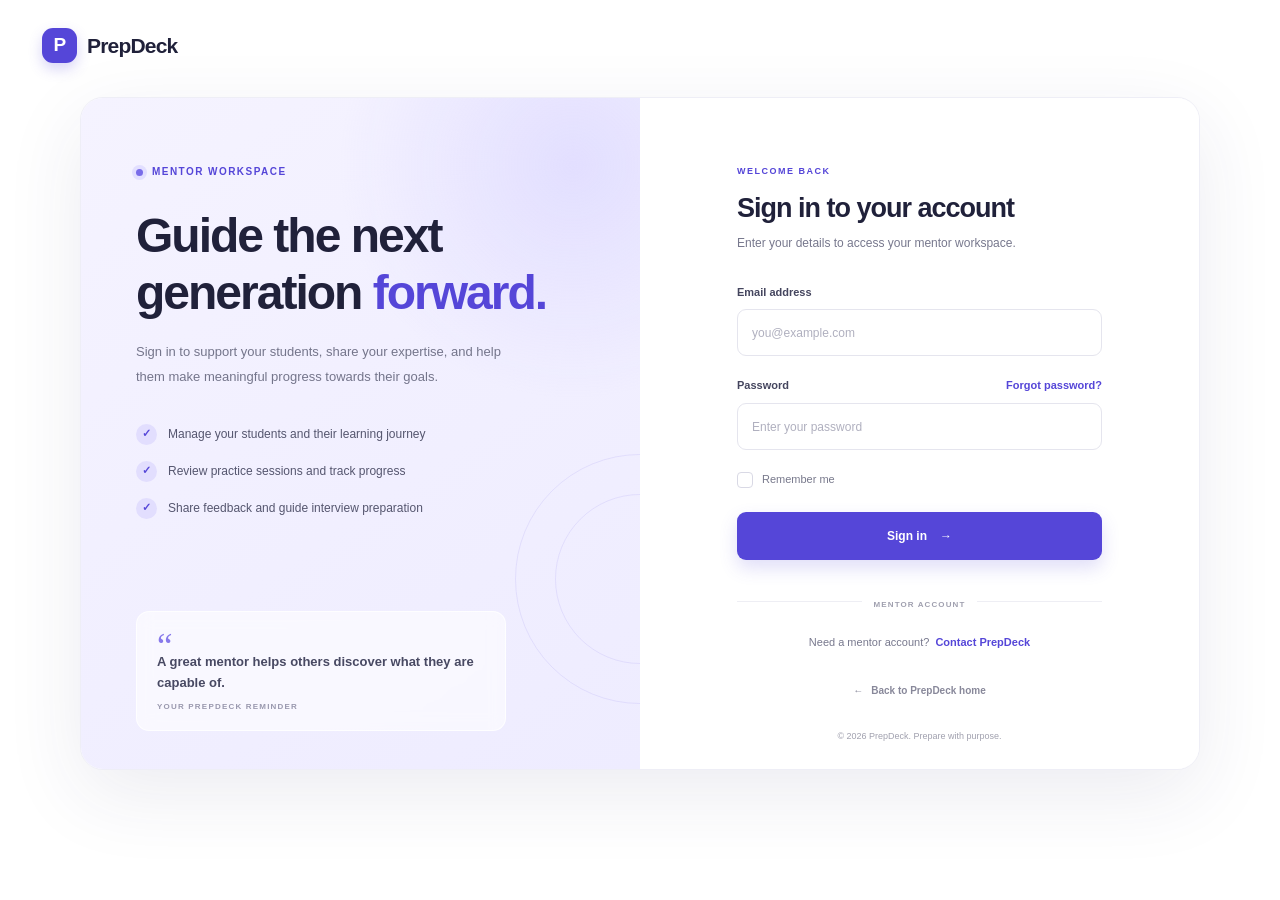
==== mentor-login.html @ 36b1e443 "index.html, student and mentor login" ====
<!DOCTYPE html>
<html lang="en">

<head>
    <meta charset="UTF-8">
    <meta name="viewport" content="width=device-width, initial-scale=1.0">
    <meta name="description" content="Sign in to your PrepDeck mentor account.">
    <title>Mentor Login | PrepDeck</title>
    <link rel="stylesheet" href="css/mentor-login.css">
</head>

<body>
    <main class="login-page">
        <a class="brand" href="../index.html" aria-label="PrepDeck home">
            <span class="brand-mark">P</span>
            <span>PrepDeck</span>
        </a>

        <section class="login-layout" aria-labelledby="login-title">
            <div class="welcome-panel">
                <div class="welcome-content">
                    <span class="eyebrow"><span class="eyebrow-dot"></span> MENTOR WORKSPACE</span>
                    <h1>Guide the next<br>generation <span>forward.</span></h1>
                    <p class="welcome-description">
                        Sign in to support your students, share your expertise,
                        and help them make meaningful progress towards their goals.
                    </p>

                    <div class="welcome-points">
                        <div class="welcome-point">
                            <span class="point-icon">✓</span>
                            <span>Manage your students and their learning journey</span>
                        </div>
                        <div class="welcome-point">
                            <span class="point-icon">✓</span>
                            <span>Review practice sessions and track progress</span>
                        </div>
                        <div class="welcome-point">
                            <span class="point-icon">✓</span>
                            <span>Share feedback and guide interview preparation</span>
                        </div>
                    </div>
                </div>

                <div class="quote-card">
                    <span class="quote-mark">“</span>
                    <p>A great mentor helps others discover what they are capable of.</p>
                    <span class="quote-caption">YOUR PREPDECK REMINDER</span>
                </div>
                <div class="decor decor-one"></div>
                <div class="decor decor-two"></div>
            </div>

            <div class="form-panel">
                <div class="form-container">
                    <a class="mobile-brand brand" href="../index.html">
                        <span class="brand-mark">P</span>
                        <span>PrepDeck</span>
                    </a>

                    <div class="form-heading">
                        <span class="form-label">WELCOME BACK</span>
                        <h2 id="login-title">Sign in to your account</h2>
                        <p>Enter your details to access your mentor workspace.</p>
                    </div>

                    <!-- UI only: connect this form to authentication with JavaScript later. -->
                    <form class="login-form" action="#" method="post">
                        <div class="field-group">
                            <label for="email">Email address</label>
                            <input type="email" id="email" name="email" placeholder="you@example.com"
                                autocomplete="email" required>
                        </div>

                        <div class="field-group">
                            <div class="label-row">
                                <label for="password">Password</label>
                                <a href="#" class="text-link">Forgot password?</a>
                            </div>
                            <input type="password" id="password" name="password" placeholder="Enter your password"
                                autocomplete="current-password" required>
                        </div>

                        <label class="remember-option">
                            <input type="checkbox" name="remember">
                            <span class="custom-checkbox"></span>
                            <span>Remember me</span>
                        </label>

                        <button class="submit-button" type="submit">
                            Sign in <span aria-hidden="true">→</span>
                        </button>
                    </form>

                    <div class="form-divider"><span>MENTOR ACCOUNT</span></div>

                    <p class="signup-prompt">
                        Need a mentor account?
                        <a href="#" class="text-link">Contact PrepDeck</a>
                    </p>

                    <a class="back-link" href="../index.html">
                        <span aria-hidden="true">←</span> Back to PrepDeck home
                    </a>
                </div>
                <p class="form-footer">© 2026 PrepDeck. Prepare with purpose.</p>
            </div>
        </section>
    </main>
</body>

</html>
---- css/mentor-login.css ----
/* =========================================
   PrepDeck - Mentor Login
   Uses the same indigo theme as styles.css
   ========================================= */

:root {
    --primary: #5546d8;
    --primary-dark: #4032b8;
    --ink: #20213a;
    --muted: #77788d;
    --border: #e8e8f1;
    --surface: #ffffff;
    --soft-bg: #f8f7ff;
}

* {
    box-sizing: border-box;
    margin: 0;
    padding: 0;
}

body {
    min-width: 320px;
    min-height: 100vh;
    background: #fff;
    color: var(--ink);
    font-family: 'DM Sans', sans-serif;
    font-family: 'DM Sans', 'Segoe UI', sans-serif;
    line-height: 1.6;
}

a {
    color: inherit;
    text-decoration: none;
}

.login-page {
    width: min(1440px, 100%);
    min-height: 100vh;
    margin: 0 auto;
    padding: 28px 42px;
    display: flex;
    flex-direction: column;
}

.brand {
    width: fit-content;
    display: inline-flex;
    align-items: center;
    gap: 10px;
    font-family: 'Manrope', 'Segoe UI', sans-serif;
    font-size: 21px;
    font-weight: 800;
    letter-spacing: -0.8px;
}

.brand-mark {
    width: 35px;
    height: 35px;
    display: grid;
    place-items: center;
    border-radius: 11px;
    background: var(--primary);
    color: white;
    font-size: 19px;
    box-shadow: 0 6px 14px rgba(85, 70, 216, 0.23);
}

.login-layout {
    width: min(1120px, 100%);
    min-height: 650px;
    margin: 34px auto 0;
    display: grid;
    grid-template-columns: 1fr 1fr;
    overflow: hidden;
    border: 1px solid #eeeeF6;
    border-radius: 23px;
    background: var(--surface);
    box-shadow: 0 24px 80px rgba(44, 39, 105, 0.09);
}

/* Left welcome panel */
.welcome-panel {
    position: relative;
    min-height: 650px;
    padding: 66px 55px 38px;
    display: flex;
    flex-direction: column;
    justify-content: space-between;
    overflow: hidden;
    background:
        radial-gradient(circle at 88% 10%, rgba(190, 183, 255, 0.30), transparent 30%),
        linear-gradient(145deg, #f5f3ff 0%, #eeecff 100%);
}

.welcome-content,
.quote-card {
    position: relative;
    z-index: 1;
}

.eyebrow {
    display: flex;
    align-items: center;
    gap: 9px;
    color: var(--primary);
    font-size: 10px;
    font-weight: 700;
    letter-spacing: 1.45px;
}

.eyebrow-dot {
    width: 7px;
    height: 7px;
    border-radius: 50%;
    background: #796ce9;
    box-shadow: 0 0 0 4px #e2dfff;
}

.welcome-panel h1 {
    margin-top: 28px;
    font-family: 'Manrope', 'Segoe UI', sans-serif;
    font-size: clamp(35px, 4vw, 48px);
    font-weight: 800;
    letter-spacing: -2px;
    line-height: 1.18;
}

.welcome-panel h1 span {
    color: var(--primary);
}

.welcome-description {
    max-width: 390px;
    margin-top: 19px;
    color: #74758b;
    font-size: 13px;
    line-height: 1.9;
}

.welcome-points {
    margin-top: 34px;
    display: grid;
    gap: 16px;
}

.welcome-point {
    display: flex;
    align-items: center;
    gap: 11px;
    color: #55566f;
    font-size: 12px;
    font-weight: 500;
}

.point-icon {
    width: 21px;
    height: 21px;
    flex: 0 0 21px;
    display: grid;
    place-items: center;
    border-radius: 50%;
    background: #e2defe;
    color: var(--primary);
    font-size: 11px;
    font-weight: 800;
}

.quote-card {
    max-width: 370px;
    margin-top: 45px;
    padding: 17px 20px 16px;
    border: 1px solid rgba(255, 255, 255, 0.8);
    border-radius: 13px;
    background: rgba(255, 255, 255, 0.58);
    backdrop-filter: blur(8px);
}

.quote-mark {
    display: block;
    height: 23px;
    color: #8779eb;
    font-family: Georgia, serif;
    font-size: 35px;
    line-height: 1;
}

.quote-card p {
    color: #484963;
    font-family: 'Manrope', 'Segoe UI', sans-serif;
    font-size: 13px;
    font-weight: 700;
}

.quote-caption {
    display: block;
    margin-top: 8px;
    color: #9998ae;
    font-size: 8px;
    font-weight: 700;
    letter-spacing: 1.2px;
}

.decor {
    position: absolute;
    border: 1px solid rgba(115, 99, 224, 0.12);
    border-radius: 50%;
    pointer-events: none;
}

.decor-one {
    width: 250px;
    height: 250px;
    right: -125px;
    bottom: 65px;
}

.decor-two {
    width: 170px;
    height: 170px;
    right: -85px;
    bottom: 105px;
}

/* Right login form */
.form-panel {
    min-width: 0;
    padding: 58px 58px 26px;
    display: flex;
    flex-direction: column;
    justify-content: center;
    background: #fff;
}

.form-container {
    width: 100%;
    max-width: 365px;
    margin: auto;
}

.mobile-brand {
    display: none;
}

.form-heading {
    margin-bottom: 31px;
}

.form-label {
    color: var(--primary);
    font-size: 9px;
    font-weight: 700;
    letter-spacing: 1.5px;
}

.form-heading h2 {
    margin-top: 9px;
    font-family: 'Manrope', 'Segoe UI', sans-serif;
    font-size: 27px;
    font-weight: 800;
    letter-spacing: -1px;
    line-height: 1.3;
}

.form-heading p {
    margin-top: 8px;
    color: var(--muted);
    font-size: 12px;
}

.login-form {
    display: grid;
    gap: 21px;
}

.field-group {
    display: grid;
    gap: 8px;
}

.field-group label {
    color: #44455e;
    font-size: 11px;
    font-weight: 700;
}

.label-row {
    display: flex;
    align-items: center;
    justify-content: space-between;
    gap: 10px;
}

.text-link {
    color: var(--primary);
    font-size: 11px;
    font-weight: 700;
}

.text-link:hover {
    color: var(--primary-dark);
    text-decoration: underline;
}

.field-group input {
    width: 100%;
    height: 47px;
    padding: 0 14px;
    outline: none;
    border: 1px solid #e5e5ee;
    border-radius: 9px;
    background: #fff;
    color: var(--ink);
    font: inherit;
    font-size: 12px;
    transition: border-color 0.2s ease, box-shadow 0.2s ease;
}

.field-group input::placeholder {
    color: #b0b0bf;
}

.field-group input:focus {
    border-color: #8c81eb;
    box-shadow: 0 0 0 3px rgba(85, 70, 216, 0.10);
}

.remember-option {
    width: fit-content;
    display: inline-flex;
    align-items: center;
    gap: 9px;
    color: #77788b;
    cursor: pointer;
    font-size: 11px;
}

.remember-option input {
    position: absolute;
    width: 1px;
    height: 1px;
    opacity: 0;
}

.custom-checkbox {
    width: 16px;
    height: 16px;
    display: grid;
    place-items: center;
    border: 1px solid #d9d9e5;
    border-radius: 4px;
    background: #fff;
}

.remember-option input:checked + .custom-checkbox {
    border-color: var(--primary);
    background: var(--primary);
}

.remember-option input:checked + .custom-checkbox::after {
    content: '✓';
    color: #fff;
    font-size: 10px;
    font-weight: 700;
}

.remember-option input:focus-visible + .custom-checkbox {
    outline: 3px solid rgba(85, 70, 216, 0.18);
}

.submit-button {
    width: 100%;
    height: 48px;
    margin-top: 2px;
    padding: 0 17px;
    display: flex;
    align-items: center;
    justify-content: center;
    gap: 13px;
    border: 0;
    border-radius: 9px;
    background: var(--primary);
    color: #fff;
    cursor: pointer;
    font-family: inherit;
    font-size: 12px;
    font-weight: 700;
    box-shadow: 0 8px 18px rgba(85, 70, 216, 0.18);
    transition: background 0.2s ease, transform 0.2s ease;
}

.submit-button:hover {
    transform: translateY(-1px);
    background: var(--primary-dark);
}

.submit-button:focus-visible {
    outline: 3px solid rgba(85, 70, 216, 0.25);
    outline-offset: 3px;
}

.form-divider {
    position: relative;
    margin: 29px 0 20px;
    text-align: center;
}

.form-divider::before {
    position: absolute;
    top: 50%;
    right: 0;
    left: 0;
    height: 1px;
    background: #eeeeF4;
    content: '';
}

.form-divider span {
    position: relative;
    padding: 0 12px;
    background: #fff;
    color: #a0a0af;
    font-size: 8px;
    font-weight: 700;
    letter-spacing: 1.1px;
}

.signup-prompt {
    color: var(--muted);
    text-align: center;
    font-size: 11px;
}

.signup-prompt .text-link {
    margin-left: 3px;
}

.back-link {
    width: fit-content;
    margin: 31px auto 0;
    display: flex;
    align-items: center;
    gap: 8px;
    color: #88889a;
    font-size: 10px;
    font-weight: 600;
}

.back-link:hover {
    color: var(--primary);
}

.form-footer {
    margin-top: 30px;
    color: #a0a0ae;
    text-align: center;
    font-size: 9px;
}

/* Responsive layout */
@media (max-width: 850px) {
    .login-page {
        padding: 22px;
    }

    .login-layout {
        min-height: 610px;
    }

    .welcome-panel {
        padding: 48px 35px 30px;
    }

    .form-panel {
        padding: 42px 35px 24px;
    }

    .welcome-panel h1 {
        font-size: 37px;
    }
}

@media (max-width: 650px) {
    .login-page {
        padding: 18px 14px;
    }

    .login-page > .brand {
        display: none;
    }

    .login-layout {
        width: 100%;
        min-height: auto;
        margin: 0 auto;
        grid-template-columns: 1fr;
        border-radius: 17px;
    }

    .welcome-panel {
        display: none;
    }

    .form-panel {
        min-height: calc(100vh - 36px);
        padding: 34px 25px 22px;
    }

    .form-container {
        max-width: 390px;
    }

    .mobile-brand {
        margin-bottom: 45px;
        display: inline-flex;
    }

    .form-heading h2 {
        font-size: 25px;
    }

    .form-footer {
        margin-top: 35px;
    }
}

@media (max-width: 360px) {
    .form-panel {
        padding-right: 19px;
        padding-left: 19px;
    }

    .mobile-brand {
        margin-bottom: 35px;
    }

    .form-heading h2 {
        font-size: 22px;
    }

    .signup-prompt {
        line-height: 1.9;
    }
}
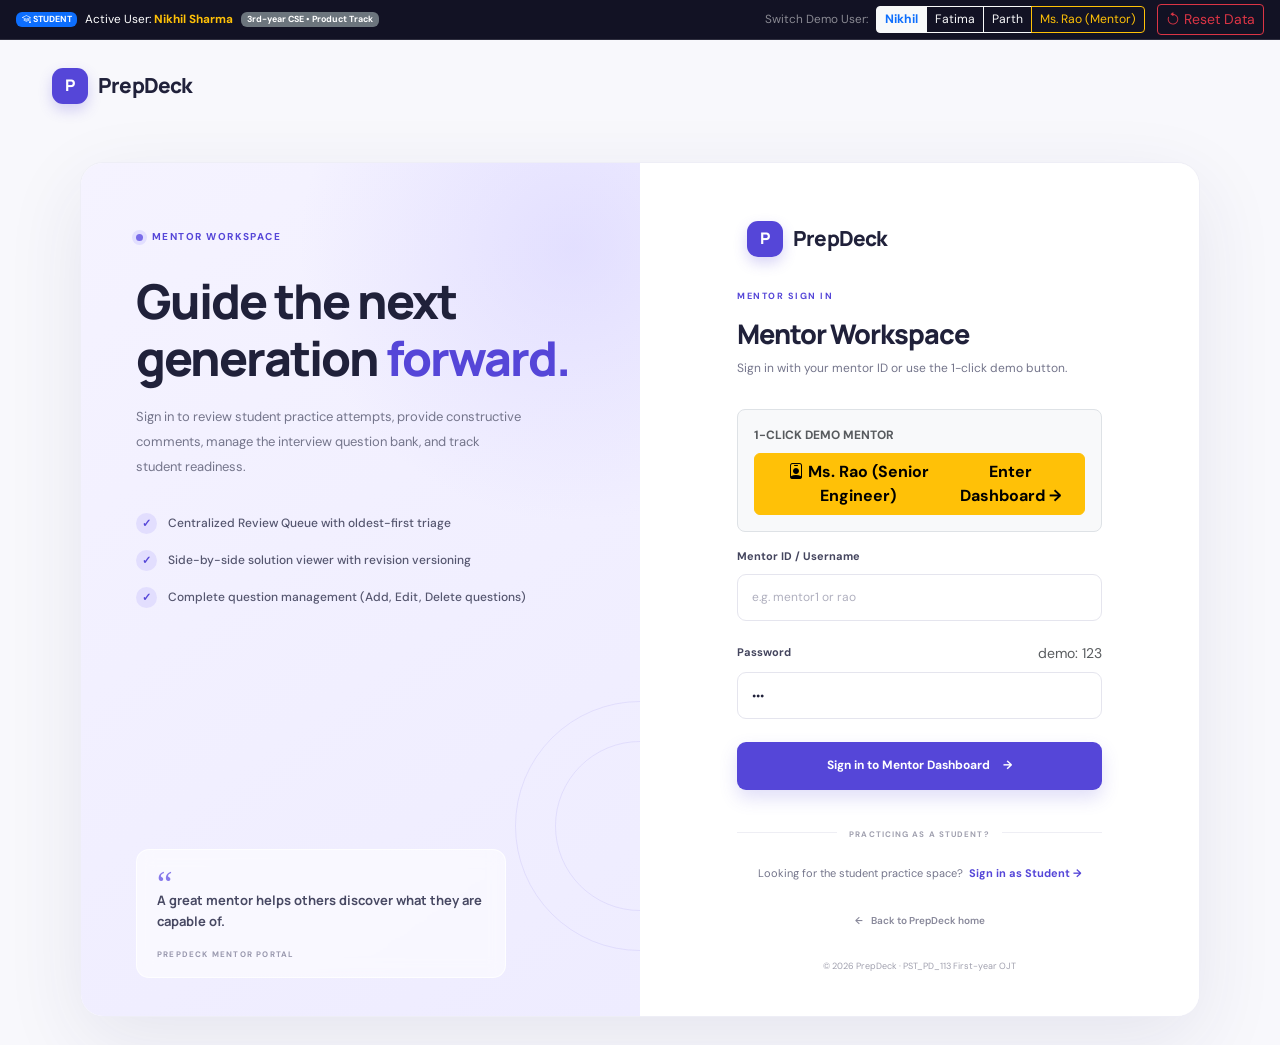
==== commit a64b4017: "Complete PrepPulse QBANK: PRD-compliant Student & Mentor Dashboards, Question Bank, Solution Editor," ====
--- a/mentor-login.html
+++ b/mentor-login.html
@@ -6,12 +6,15 @@
     <meta name="viewport" content="width=device-width, initial-scale=1.0">
     <meta name="description" content="Sign in to your PrepDeck mentor account.">
     <title>Mentor Login | PrepDeck</title>
+    <link href="https://cdn.jsdelivr.net/npm/bootstrap@5.3.3/dist/css/bootstrap.min.css" rel="stylesheet">
+    <link href="https://cdn.jsdelivr.net/npm/bootstrap-icons@1.11.3/font/bootstrap-icons.css" rel="stylesheet">
     <link rel="stylesheet" href="css/mentor-login.css">
+    <link rel="stylesheet" href="css/student-dashboard.css">
 </head>
 
 <body>
     <main class="login-page">
-        <a class="brand" href="../index.html" aria-label="PrepDeck home">
+        <a class="brand" href="index.html" aria-label="PrepDeck home">
             <span class="brand-mark">P</span>
             <span>PrepDeck</span>
         </a>
@@ -22,22 +25,22 @@
                     <span class="eyebrow"><span class="eyebrow-dot"></span> MENTOR WORKSPACE</span>
                     <h1>Guide the next<br>generation <span>forward.</span></h1>
                     <p class="welcome-description">
-                        Sign in to support your students, share your expertise,
-                        and help them make meaningful progress towards their goals.
+                        Sign in to review student practice attempts, provide constructive comments,
+                        manage the interview question bank, and track student readiness.
                     </p>
 
                     <div class="welcome-points">
                         <div class="welcome-point">
                             <span class="point-icon">✓</span>
-                            <span>Manage your students and their learning journey</span>
+                            <span>Centralized Review Queue with oldest-first triage</span>
                         </div>
                         <div class="welcome-point">
                             <span class="point-icon">✓</span>
-                            <span>Review practice sessions and track progress</span>
+                            <span>Side-by-side solution viewer with revision versioning</span>
                         </div>
                         <div class="welcome-point">
                             <span class="point-icon">✓</span>
-                            <span>Share feedback and guide interview preparation</span>
+                            <span>Complete question management (Add, Edit, Delete questions)</span>
                         </div>
                     </div>
                 </div>
@@ -45,7 +48,7 @@
                 <div class="quote-card">
                     <span class="quote-mark">“</span>
                     <p>A great mentor helps others discover what they are capable of.</p>
-                    <span class="quote-caption">YOUR PREPDECK REMINDER</span>
+                    <span class="quote-caption">PREPDECK MENTOR PORTAL</span>
                 </div>
                 <div class="decor decor-one"></div>
                 <div class="decor decor-two"></div>
@@ -53,60 +56,69 @@
 
             <div class="form-panel">
                 <div class="form-container">
-                    <a class="mobile-brand brand" href="../index.html">
+                    <a class="mobile-brand brand" href="index.html">
                         <span class="brand-mark">P</span>
                         <span>PrepDeck</span>
                     </a>
 
                     <div class="form-heading">
-                        <span class="form-label">WELCOME BACK</span>
-                        <h2 id="login-title">Sign in to your account</h2>
-                        <p>Enter your details to access your mentor workspace.</p>
+                        <span class="form-label">MENTOR SIGN IN</span>
+                        <h2 id="login-title">Mentor Workspace</h2>
+                        <p>Sign in with your mentor ID or use the 1-click demo button.</p>
                     </div>
 
-                    <!-- UI only: connect this form to authentication with JavaScript later. -->
-                    <form class="login-form" action="#" method="post">
+                    <!-- 1-Click Demo Mentor -->
+                    <div class="mb-3 p-3 bg-light rounded-3 border">
+                        <small class="fw-bold text-muted text-uppercase d-block mb-2" style="font-size:0.75rem;">1-Click Demo Mentor</small>
+                        <button type="button" class="btn btn-warning w-100 fw-bold d-flex align-items-center justify-content-between demo-mentor-btn" data-user="u_rao">
+                            <span><i class="bi bi-person-badge"></i> Ms. Rao (Senior Engineer)</span>
+                            <span>Enter Dashboard →</span>
+                        </button>
+                    </div>
+
+                    <form class="login-form" id="mentorLoginForm" action="#" method="post" novalidate>
                         <div class="field-group">
-                            <label for="email">Email address</label>
-                            <input type="email" id="email" name="email" placeholder="you@example.com"
-                                autocomplete="email" required>
+                            <label for="email">Mentor ID / Username</label>
+                            <input type="text" id="email" name="email" placeholder="e.g. mentor1 or rao"
+                                autocomplete="username" required>
                         </div>
 
                         <div class="field-group">
                             <div class="label-row">
                                 <label for="password">Password</label>
-                                <a href="#" class="text-link">Forgot password?</a>
+                                <span class="text-muted small">demo: 123</span>
                             </div>
-                            <input type="password" id="password" name="password" placeholder="Enter your password"
-                                autocomplete="current-password" required>
+                            <input type="password" id="password" name="password" placeholder="Enter password (123)"
+                                autocomplete="current-password" required value="123">
                         </div>
 
-                        <label class="remember-option">
-                            <input type="checkbox" name="remember">
-                            <span class="custom-checkbox"></span>
-                            <span>Remember me</span>
-                        </label>
-
                         <button class="submit-button" type="submit">
-                            Sign in <span aria-hidden="true">→</span>
+                            Sign in to Mentor Dashboard <span aria-hidden="true">→</span>
                         </button>
                     </form>
 
-                    <div class="form-divider"><span>MENTOR ACCOUNT</span></div>
+                    <div class="login-error text-danger small mt-2" id="loginError" style="display:none;"></div>
+
+                    <div class="form-divider"><span>PRACTICING AS A STUDENT?</span></div>
 
                     <p class="signup-prompt">
-                        Need a mentor account?
-                        <a href="#" class="text-link">Contact PrepDeck</a>
+                        Looking for the student practice space?
+                        <a href="student-login.html" class="text-link fw-bold">Sign in as Student →</a>
                     </p>
 
-                    <a class="back-link" href="../index.html">
+                    <a class="back-link" href="index.html">
                         <span aria-hidden="true">←</span> Back to PrepDeck home
                     </a>
                 </div>
-                <p class="form-footer">© 2026 PrepDeck. Prepare with purpose.</p>
+                <p class="form-footer">© 2026 PrepDeck · PST_PD_113 First-year OJT</p>
             </div>
         </section>
     </main>
+
+    <script src="https://cdn.jsdelivr.net/npm/bootstrap@5.3.3/dist/js/bootstrap.bundle.min.js"></script>
+    <script src="js/storage.js"></script>
+    <script src="js/components.js"></script>
+    <script src="js/mentor-login.js"></script>
 </body>
 
-</html>+</html>
--- a/css/mentor-login.css
+++ b/css/mentor-login.css
@@ -1,8 +1,3 @@
-/* =========================================
-   PrepDeck - Mentor Login
-   Uses the same indigo theme as styles.css
-   ========================================= */
-
 :root {
     --primary: #5546d8;
     --primary-dark: #4032b8;
@@ -352,19 +347,19 @@
     background: #fff;
 }
 
-.remember-option input:checked + .custom-checkbox {
+.remember-option input:checked+.custom-checkbox {
     border-color: var(--primary);
     background: var(--primary);
 }
 
-.remember-option input:checked + .custom-checkbox::after {
+.remember-option input:checked+.custom-checkbox::after {
     content: '✓';
     color: #fff;
     font-size: 10px;
     font-weight: 700;
 }
 
-.remember-option input:focus-visible + .custom-checkbox {
+.remember-option input:focus-visible+.custom-checkbox {
     outline: 3px solid rgba(85, 70, 216, 0.18);
 }
 
@@ -485,7 +480,7 @@
         padding: 18px 14px;
     }
 
-    .login-page > .brand {
+    .login-page>.brand {
         display: none;
     }
 
@@ -541,4 +536,4 @@
     .signup-prompt {
         line-height: 1.9;
     }
-}
+}
--- a/css/student-dashboard.css
+++ b/css/student-dashboard.css
@@ -0,0 +1,485 @@
+@import url('https://fonts.googleapis.com/css2?family=DM+Sans:wght@400;500;600;700&family=Manrope:wght@400;500;600;700;800&display=swap');
+
+:root {
+  --primary: #5546d8; --primary-dark: #4032b8; --ink: #20213a; --muted: #74758b;
+  --surface: #ffffff; --background: #f8f8fc; --border: #e9e9f2; --lavender: #efedff;
+  --shadow: 0 22px 70px rgba(44, 39, 105, 0.10);
+  --mint: #e3f6ee; --mint-ink: #1f8a5f; --peach: #fff0e6; --peach-ink: #c4642a;
+  --sidebar-w: 250px;
+}
+* { box-sizing: border-box; }
+body { font-family: 'DM Sans', sans-serif; background: var(--background); color: var(--ink); overflow-x: hidden; }
+h1, h2, h3, .stat-num, .brand { font-family: 'Manrope', sans-serif; color: var(--ink); }
+a { text-decoration: none; }
+:focus-visible { outline: 2px solid var(--primary); outline-offset: 2px; }
+
+/* Sidebar */
+.sidebar { width: var(--sidebar-w); background: var(--surface); border-right: 1px solid var(--border); padding: 24px 16px; display: flex; flex-direction: column; }
+@media (min-width: 992px) { .sidebar { position: fixed; inset: 0 auto 0 0; z-index: 100; } .main { margin-left: var(--sidebar-w); } }
+.brand { display: flex; align-items: center; gap: 10px; font-weight: 800; font-size: 1.3rem; padding: 0 10px 24px; }
+.brand-mark { width: 36px; height: 36px; border-radius: 11px; background: var(--primary); color: #fff; display: grid; place-items: center; font-size: 1rem; }
+.nav-list { display: flex; flex-direction: column; gap: 4px; flex: 1; }
+.nav-item-pd { display: flex; align-items: center; gap: 12px; padding: 11px 14px; border-radius: 12px; color: var(--muted); font-weight: 500; transition: .2s; }
+.nav-item-pd i { font-size: 1.1rem; width: 20px; }
+.nav-item-pd:hover { background: var(--background); color: var(--ink); }
+.nav-item-pd.active { background: var(--lavender); color: var(--primary); font-weight: 600; }
+.logout:hover { background: #fdecee; color: #c93a4b; }
+
+/* Top bar */
+.topbar { position: sticky; top: 0; z-index: 90; display: flex; align-items: center; gap: 12px; padding: 14px 28px; background: var(--surface); border-bottom: 1px solid var(--border); }
+.search { position: relative; flex: 1; max-width: 440px; }
+.search > i { position: absolute; left: 14px; top: 50%; transform: translateY(-50%); color: var(--muted); }
+.search input { width: 100%; padding: 10px 14px 10px 40px; border: 1px solid var(--border); border-radius: 12px; background: var(--background); font: inherit; transition: .2s; }
+.search input:focus { outline: none; border-color: var(--primary); background: #fff; box-shadow: 0 0 0 4px var(--lavender); }
+.search-results { position: absolute; top: calc(100% + 8px); left: 0; right: 0; background: #fff; border: 1px solid var(--border); border-radius: 14px; box-shadow: var(--shadow); padding: 6px; max-height: 320px; overflow-y: auto; }
+.search-results a { display: block; padding: 10px 12px; border-radius: 10px; color: var(--ink); font-weight: 500; }
+.search-results a small { display: block; color: var(--muted); font-weight: 400; }
+.search-results a:hover { background: var(--lavender); }
+.search-results .empty { padding: 12px; color: var(--muted); }
+.icon-btn { width: 40px; height: 40px; border: 1px solid var(--border); border-radius: 12px; background: #fff; color: var(--ink); display: grid; place-items: center; font-size: 1.15rem; transition: .2s; }
+.icon-btn:hover { background: var(--lavender); color: var(--primary); }
+.dot { position: absolute; top: 9px; right: 10px; width: 8px; height: 8px; border-radius: 50%; background: var(--primary); border: 2px solid #fff; }
+.profile { display: flex; align-items: center; gap: 10px; border: 1px solid var(--border); background: #fff; border-radius: 14px; padding: 4px 12px 4px 4px; color: var(--ink); }
+.avatar { width: 34px; height: 34px; border-radius: 10px; background: var(--primary); color: #fff; display: grid; place-items: center; font-weight: 700; font-family: 'Manrope'; }
+.name { font-weight: 600; }
+.pd-menu { border: 1px solid var(--border); border-radius: 14px; box-shadow: var(--shadow); padding: 6px; min-width: 200px; }
+.pd-menu .dropdown-item { border-radius: 10px; padding: 9px 12px; display: flex; gap: 10px; align-items: center; font-size: .95rem; }
+.pd-menu .dropdown-item:active, .pd-menu .dropdown-item:hover { background: var(--lavender); color: var(--primary); }
+.notif { width: 320px; max-width: 90vw; }
+.notif-item { padding: 10px 12px; border-radius: 10px; font-size: .9rem; }
+.notif-item.unread { background: var(--lavender); }
+.notif-item small { color: var(--muted); display: block; }
+.notif-head { display: flex; justify-content: space-between; align-items: center; padding: 6px 12px; font-weight: 700; font-family: 'Manrope'; }
+.notif-head button { border: 0; background: none; color: var(--primary); font-size: .85rem; font-weight: 600; }
+
+/* Content */
+.content { padding: 28px; max-width: 1280px; }
+.welcome { display: flex; justify-content: space-between; align-items: center; gap: 20px; flex-wrap: wrap; background: var(--lavender); border: 1px solid #e0dcff; border-radius: 24px; padding: 32px; margin-bottom: 20px; }
+.welcome h1 { font-weight: 800; font-size: clamp(1.5rem, 3vw, 2rem); margin: 0 0 8px; }
+.welcome .sub { color: var(--muted); margin: 0; max-width: 520px; }
+.date { color: var(--primary); font-weight: 600; margin: 0 0 6px; font-size: .9rem; }
+.btn-pd { background: var(--primary); color: #fff; border: 0; border-radius: 12px; padding: 12px 24px; font-weight: 600; transition: .2s; }
+.btn-pd:hover { background: var(--primary-dark); color: #fff; transform: translateY(-1px); }
+.btn-soft { background: var(--lavender); color: var(--primary); border: 0; border-radius: 10px; padding: 8px 16px; font-weight: 600; font-size: .9rem; transition: .2s; }
+.btn-soft:hover { background: var(--primary); color: #fff; }
+.page-title, .section-title { font-weight: 800; font-size: 1.25rem; margin-bottom: 16px; }
+.page-title { font-size: 1.6rem; }
+
+.card-pd, .stat, .q-card { background: var(--surface); border: 1px solid var(--border); border-radius: 20px; }
+.card-pd { padding: 24px; box-shadow: var(--shadow); }
+.card-pd h2 { font-size: 1.1rem; font-weight: 700; margin-bottom: 18px; }
+.stat { padding: 20px; display: flex; gap: 16px; align-items: center; height: 100%; }
+.stat-icon { width: 48px; height: 48px; border-radius: 14px; display: grid; place-items: center; font-size: 1.3rem; flex-shrink: 0; }
+.ic-lav { background: var(--lavender); color: var(--primary); } .ic-mint { background: var(--mint); color: var(--mint-ink); } .ic-peach { background: var(--peach); color: var(--peach-ink); }
+.stat-label { color: var(--muted); font-size: .9rem; margin: 0; }
+.stat-num { font-size: 1.8rem; font-weight: 800; line-height: 1.15; margin: 0; }
+.stat-note { color: var(--muted); font-size: .8rem; margin: 0; }
+
+/* Progress bars */
+.bar { height: 8px; background: var(--lavender); border-radius: 99px; overflow: hidden; }
+.bar > span { display: block; height: 100%; background: var(--primary); border-radius: 99px; transition: width .6s ease; }
+.row-line { display: flex; justify-content: space-between; font-size: .92rem; margin-bottom: 6px; }
+.row-line b { font-family: 'Manrope'; }
+.mix { margin-bottom: 16px; }
+.overall { background: var(--background); border-radius: 14px; padding: 16px; margin-top: 8px; }
+.overall .pct { font-family: 'Manrope'; font-weight: 800; font-size: 1.5rem; }
+.cat { border: 1px solid var(--border); border-radius: 14px; padding: 14px 16px; transition: .2s; }
+.cat:hover { border-color: #cfc9ff; }
+.cat .t { font-weight: 600; font-size: .92rem; }
+.cat .m { color: var(--muted); font-size: .82rem; display: flex; justify-content: space-between; margin: 4px 0 8px; }
+
+/* Goal */
+.goal-num { font-family: 'Manrope'; font-size: 2rem; font-weight: 800; }
+.goal-num small { font-size: 1rem; color: var(--muted); font-weight: 600; }
+.goal-msg { background: var(--mint); color: var(--mint-ink); border-radius: 12px; padding: 10px 14px; font-weight: 600; font-size: .9rem; margin-top: 14px; }
+.goal-ctl { display: flex; gap: 8px; align-items: center; margin-top: 16px; flex-wrap: wrap; }
+.goal-ctl input { width: 70px; border: 1px solid var(--border); border-radius: 10px; padding: 7px 10px; font: inherit; }
+
+/* Activity */
+.activity { list-style: none; padding: 0; margin: 0; }
+.activity li { display: flex; justify-content: space-between; gap: 10px; padding: 12px 0; border-bottom: 1px solid var(--border); }
+.activity li:last-child { border: 0; padding-bottom: 0; }
+.activity .t { font-weight: 600; font-size: .92rem; }
+.activity .m { color: var(--muted); font-size: .8rem; }
+.badge-s { border-radius: 99px; padding: 3px 10px; font-size: .75rem; font-weight: 600; height: fit-content; white-space: nowrap; }
+.s-solved { background: var(--mint); color: var(--mint-ink); } .s-struggled { background: var(--peach); color: var(--peach-ink); } .s-skipped { background: var(--lavender); color: var(--primary); }
+
+/* Question cards */
+.q-card { padding: 20px; height: 100%; display: flex; flex-direction: column; transition: .2s; }
+.q-card:hover { box-shadow: var(--shadow); transform: translateY(-3px); border-color: #d8d4ff; }
+.q-card h3 { font-size: 1rem; font-weight: 700; margin: 10px 0 6px; }
+.q-card p { color: var(--muted); font-size: .9rem; flex: 1; }
+.tag { display: inline-block; border-radius: 99px; padding: 3px 10px; font-size: .75rem; font-weight: 600; background: var(--lavender); color: var(--primary); margin-right: 6px; }
+.d-Easy { background: var(--mint); color: var(--mint-ink); } .d-Medium { background: var(--peach); color: var(--peach-ink); } .d-Hard { background: #fdecee; color: #c93a4b; }
+.q-foot { display: flex; justify-content: space-between; align-items: center; }
+.bm { border: 0; background: none; color: var(--muted); font-size: 1.2rem; }
+.bm.on, .bm:hover { color: var(--primary); }
+
+.toast-wrap { position: fixed; bottom: 20px; right: 20px; z-index: 2000; }
+.pd-toast { background: var(--ink); color: #fff; border: 0; border-radius: 12px; }
+
+@media (max-width: 575px) {
+  .topbar { padding: 12px 14px; } .content { padding: 16px; } .welcome { padding: 22px; }
+  .welcome .btn-pd { width: 100%; text-align: center; }
+}
+@media (prefers-reduced-motion: reduce) { * { transition: none !important; } }
+
+/* Question bank and detail pages */
+.bank-filters { display:grid; grid-template-columns:minmax(220px,1fr) minmax(180px,280px) minmax(150px,200px); gap:12px; }
+.bank-search { position:relative; }
+.bank-search i { position:absolute; left:14px; top:50%; transform:translateY(-50%); color:var(--muted); }
+.bank-search input { width:100%; height:42px; border:1px solid var(--border); border-radius:10px; padding:8px 12px 8px 38px; font:inherit; }
+.bank-filters .form-select { min-height:42px; border-color:var(--border); border-radius:10px; }
+.filter-summary { color:var(--muted); font-size:.88rem; margin-top:14px; }
+.detail-nav,.question-pager { display:flex; align-items:center; justify-content:space-between; gap:12px; margin-bottom:16px; }
+.question-detail h1 { font-size:clamp(1.5rem,3vw,2.15rem); font-weight:800; margin:18px 0 28px; }
+.question-detail h2 { font-size:1.05rem; font-weight:700; margin:24px 0 8px; }
+.question-detail p { color:#494a60; line-height:1.75; }
+.example-block { white-space:pre-wrap; overflow-wrap:anywhere; border-radius:12px; background:#f4f3fc; color:#33334b; padding:16px; font:500 .92rem/1.65 ui-monospace,SFMono-Regular,Menlo,monospace; }
+.practice-actions { display:flex; align-items:center; flex-wrap:wrap; gap:10px; margin-top:24px; padding-top:20px; border-top:1px solid var(--border); }
+.practice-actions .bm { border:1px solid var(--border); border-radius:10px; padding:8px 14px; font-size:.92rem; }
+.question-pager { margin-top:16px; }
+@media(max-width:767px){.bank-filters{grid-template-columns:1fr}.detail-nav{align-items:flex-start}.question-detail{padding:20px}.practice-actions>*{flex:1 1 auto}}
+.mcq-options { border:0; padding:0; margin:24px 0 10px; min-width:0; }
+.mcq-options legend { float:none; width:auto; font-size:1rem; font-weight:700; margin-bottom:12px; }
+.mcq-option { display:flex; align-items:flex-start; gap:12px; padding:14px; margin:9px 0; border:1px solid var(--border); border-radius:12px; cursor:pointer; transition:.15s; }
+.mcq-option:hover { border-color:#cfc9ff; background:#fbfaff; }
+.mcq-option input { margin-top:5px; accent-color:var(--primary); flex:0 0 auto; }
+.option-letter { display:grid; place-items:center; flex:0 0 26px; height:26px; border-radius:8px; background:var(--lavender); color:var(--primary); font-weight:700; font-size:.82rem; }
+.mcq-option.answer-correct { border-color:#9bd8bd; background:#f3fbf7; }
+.mcq-option.answer-wrong { border-color:#f1b6bd; background:#fff7f7; }
+.mcq-check-row { display:flex; align-items:center; flex-wrap:wrap; gap:12px; margin-top:16px; }
+.mcq-feedback { padding:16px; margin-top:18px; border-radius:12px; line-height:1.65; }
+.mcq-feedback p { margin:6px 0 0; }
+.mcq-feedback.correct { background:var(--mint); color:var(--mint-ink); }
+.mcq-feedback.incorrect { background:var(--peach); color:var(--peach-ink); }
+.practice-actions button:disabled { opacity:.5; cursor:not-allowed; }
+
+/* Refined question pages: tighter type scale and more compact controls. */
+body:has(#questionList) .welcome { padding:26px 30px; border-radius:20px; }
+body:has(#questionList) .welcome h1 { font-size:clamp(1.45rem,2.5vw,1.8rem); }
+body:has(#questionList) .welcome .sub { font-size:.92rem; }
+body:has(#questionList) .q-card { padding:17px; border-radius:16px; }
+body:has(#questionList) .q-card h3 { font-size:.96rem; line-height:1.4; margin:9px 0 5px; }
+body:has(#questionList) .q-card p { font-size:.84rem; line-height:1.55; }
+body:has(#questionList) .tag { font-size:.69rem; padding:3px 8px; }
+body:has(#questionList) .btn-soft { font-size:.84rem; padding:7px 12px; }
+body:has(#questionDetail) .content { max-width:1040px; }
+body:has(#questionDetail) .question-detail { padding:22px; border-radius:18px; }
+body:has(#questionDetail) .question-detail h1 { font-size:clamp(1.3rem,2.2vw,1.65rem); line-height:1.3; margin:14px 0 20px; }
+body:has(#questionDetail) .question-detail > p { font-size:.93rem; line-height:1.6; }
+body:has(#questionDetail) .question-detail .tag { font-size:.68rem; padding:3px 8px; }
+body:has(#questionDetail) .mcq-options { margin:20px 0 8px; }
+body:has(#questionDetail) .mcq-options legend { font-size:.94rem; margin-bottom:9px; }
+body:has(#questionDetail) .mcq-option { gap:10px; padding:11px 12px; margin:7px 0; font-size:.9rem; line-height:1.5; border-radius:10px; }
+body:has(#questionDetail) .option-letter { flex-basis:24px; height:24px; font-size:.76rem; }
+body:has(#questionDetail) .mcq-check-row { margin-top:13px; }
+body:has(#questionDetail) .mcq-check-row .text-muted { font-size:.82rem; }
+body:has(#questionDetail) .question-detail .btn-pd,
+body:has(#questionDetail) .question-detail .btn-soft,
+body:has(#questionDetail) .practice-actions .bm { font-size:.84rem; padding:8px 12px; }
+body:has(#questionDetail) .practice-actions { gap:8px; margin-top:18px; padding-top:16px; }
+body:has(#questionDetail) .mcq-feedback { padding:13px 14px; margin-top:14px; font-size:.88rem; line-height:1.55; }
+body:has(#questionDetail) .example-block { padding:13px; font-size:.84rem; line-height:1.55; }
+@media(max-width:575px) {
+  body:has(#questionList) .welcome { padding:20px; }
+  body:has(#questionDetail) .question-detail { padding:18px; }
+  body:has(#questionDetail) .question-pager .btn-soft { font-size:.82rem; padding:7px 10px; }
+}
+
+/* Compact reading scale for a calmer, more professional question experience. */
+body:has(#questionList) .content,
+body:has(#questionDetail) .content { font-size:14px; }
+body:has(#questionList) .welcome { padding:22px 26px; margin-bottom:16px; }
+body:has(#questionList) .welcome h1 { font-size:1.45rem; }
+body:has(#questionList) .welcome .sub { font-size:.86rem; }
+body:has(#questionList) .card-pd { padding:18px; }
+body:has(#questionList) .q-card { padding:15px; }
+body:has(#questionList) .q-card h3 { font-size:.9rem; }
+body:has(#questionList) .q-card p { font-size:.8rem; line-height:1.45; }
+body:has(#questionList) .tag { font-size:.64rem; padding:2px 7px; }
+body:has(#questionList) .btn-soft { font-size:.8rem; padding:7px 10px; }
+body:has(#questionDetail) .question-detail { padding:19px; }
+body:has(#questionDetail) .question-detail h1 { font-size:clamp(1.18rem,1.8vw,1.45rem); margin:12px 0 16px; }
+body:has(#questionDetail) .question-detail > p { font-size:.86rem; line-height:1.5; }
+body:has(#questionDetail) .question-detail .tag { font-size:.63rem; padding:2px 7px; }
+body:has(#questionDetail) .mcq-options { margin:16px 0 6px; }
+body:has(#questionDetail) .mcq-options legend { font-size:.86rem; margin-bottom:7px; }
+body:has(#questionDetail) .mcq-option { gap:8px; padding:9px 10px; margin:6px 0; font-size:.81rem; line-height:1.42; }
+body:has(#questionDetail) .option-letter { flex-basis:22px; height:22px; font-size:.7rem; }
+body:has(#questionDetail) .question-detail .btn-pd,
+body:has(#questionDetail) .question-detail .btn-soft,
+body:has(#questionDetail) .practice-actions .bm { font-size:.78rem; padding:7px 10px; }
+body:has(#questionDetail) .practice-actions { margin-top:15px; padding-top:13px; }
+body:has(#questionDetail) .mcq-feedback { padding:11px 12px; margin-top:12px; font-size:.81rem; line-height:1.45; }
+body:has(#questionDetail) .example-block { padding:11px; font-size:.78rem; line-height:1.45; }
+@media(max-width:575px) {
+  body:has(#questionList) .welcome { padding:18px; }
+  body:has(#questionDetail) .question-detail { padding:16px; }
+}
+
+
+/* ─── PRD Extensions & High-Contrast Design System ──────────────────────── */
+.demo-role-banner {
+  background: #121224;
+  color: #fff;
+  border-bottom: 1px solid rgba(255, 255, 255, 0.12);
+  font-size: 0.84rem;
+  position: relative;
+  z-index: 1060;
+}
+.demo-role-banner .btn-group-sm > .btn {
+  font-size: 0.76rem;
+  padding: 3px 8px;
+}
+
+/* Accessible Badges as per PRD Section 13 */
+.tag {
+  display: inline-block;
+  border-radius: 99px;
+  padding: 3px 10px;
+  font-size: 0.76rem;
+  font-weight: 600;
+  background: #EEF2FF;
+  color: #4338CA;
+  margin-right: 6px;
+  margin-bottom: 4px;
+}
+.tag-company {
+  background: #F3F4F6;
+  color: #374151;
+  border: 1px solid #E5E7EB;
+}
+.d-Easy, .badge-diff-easy {
+  background: #DCFCE7 !important;
+  color: #166534 !important;
+  font-weight: 700;
+}
+.d-Medium, .badge-diff-medium {
+  background: #FEF9C3 !important;
+  color: #854D0E !important;
+  font-weight: 700;
+}
+.d-Hard, .badge-diff-hard {
+  background: #FEE2E2 !important;
+  color: #991B1B !important;
+  font-weight: 700;
+}
+
+/* Status Badges */
+.badge-status {
+  display: inline-flex;
+  align-items: center;
+  gap: 5px;
+  border-radius: 99px;
+  padding: 4px 10px;
+  font-size: 0.78rem;
+  font-weight: 700;
+  white-space: nowrap;
+}
+.badge-status-solved { background: #DCFCE7; color: #166534; }
+.badge-status-struggled { background: #FEF9C3; color: #854D0E; }
+.badge-status-skipped { background: #F3F4F6; color: #4B5563; }
+.badge-status-not_attempted { background: #F3F4F6; color: #6B7280; }
+.badge-status-awaiting { background: #FEF3C7; color: #92400E; }
+.badge-status-approved { background: #DCFCE7; color: #166534; }
+.badge-status-needs_revision { background: #FEE2E2; color: #991B1B; }
+
+/* PRD Section 13: Solution Editor */
+.editor-wrapper {
+  display: flex;
+  flex-direction: column;
+  gap: 12px;
+}
+.editor-toolbar {
+  display: flex;
+  align-items: center;
+  justify-content: space-between;
+  gap: 10px;
+  flex-wrap: wrap;
+  background: #f4f3fc;
+  border: 1px solid var(--border);
+  border-radius: 12px;
+  padding: 10px 14px;
+}
+.timer-badge {
+  background: #18182d;
+  color: #fff;
+  border-radius: 8px;
+  padding: 6px 14px;
+  font-family: 'Manrope', sans-serif;
+  font-weight: 700;
+  font-size: 1rem;
+  letter-spacing: 0.5px;
+  display: inline-flex;
+  align-items: center;
+  gap: 6px;
+}
+.timer-badge i { color: #f07c70; }
+.code-editor {
+  width: 100%;
+  min-height: 340px;
+  font-family: ui-monospace, SFMono-Regular, Menlo, Monaco, Consolas, "Liberation Mono", "Courier New", monospace;
+  font-size: 15px;
+  line-height: 1.5;
+  background: #1e1e2f;
+  color: #f8f8f2;
+  border: 1px solid #32324e;
+  border-radius: 14px;
+  padding: 16px;
+  tab-size: 4;
+  resize: vertical;
+  outline: none;
+  transition: border-color 0.2s, box-shadow 0.2s;
+}
+.code-editor:focus {
+  border-color: var(--primary);
+  box-shadow: 0 0 0 4px rgba(85, 70, 216, 0.25);
+}
+.editor-footer {
+  display: flex;
+  align-items: center;
+  justify-content: space-between;
+  gap: 12px;
+  flex-wrap: wrap;
+}
+.char-counter {
+  font-size: 0.85rem;
+  color: var(--muted);
+  font-weight: 500;
+}
+.draft-badge {
+  font-size: 0.8rem;
+  background: #e3f6ee;
+  color: #1f8a5f;
+  padding: 4px 10px;
+  border-radius: 8px;
+  font-weight: 600;
+}
+
+/* PRD Section 12: Split view on laptop, stacked on tablet/phone */
+.split-view {
+  display: grid;
+  grid-template-columns: 1fr 1fr;
+  gap: 24px;
+  align-items: start;
+}
+@media (max-width: 991px) {
+  .split-view {
+    grid-template-columns: 1fr;
+  }
+}
+
+/* Hints disclosure */
+.hint-accordion details {
+  background: #f8f8fc;
+  border: 1px solid var(--border);
+  border-radius: 12px;
+  padding: 12px 16px;
+  margin-bottom: 10px;
+  transition: 0.2s;
+}
+.hint-accordion summary {
+  font-weight: 700;
+  color: var(--primary);
+  cursor: pointer;
+  outline: none;
+}
+.hint-accordion details[open] {
+  background: #fff;
+  border-color: #cfc9ff;
+  box-shadow: 0 4px 14px rgba(85, 70, 216, 0.06);
+}
+.hint-accordion details p {
+  margin: 10px 0 0;
+  color: var(--ink);
+  font-size: 0.92rem;
+}
+
+/* Submission and Version History (PRD S6) */
+.version-tabs {
+  display: flex;
+  gap: 8px;
+  border-bottom: 2px solid var(--border);
+  margin-bottom: 16px;
+  padding-bottom: 2px;
+}
+.version-tab-btn {
+  border: none;
+  background: none;
+  padding: 8px 16px;
+  font-weight: 600;
+  color: var(--muted);
+  border-radius: 8px 8px 0 0;
+  cursor: pointer;
+}
+.version-tab-btn.active {
+  color: var(--primary);
+  background: var(--lavender);
+  border-bottom: 2px solid var(--primary);
+}
+
+.comment-card {
+  border: 1px solid var(--border);
+  border-radius: 14px;
+  padding: 16px;
+  margin-bottom: 12px;
+  background: #fff;
+}
+.comment-card.mentor-comment {
+  border-color: #dcd6fa;
+  background: #faf9ff;
+}
+.comment-author {
+  display: flex;
+  align-items: center;
+  gap: 10px;
+  margin-bottom: 8px;
+}
+
+/* Tables for My Attempts and Review Queue */
+.table-pd {
+  width: 100%;
+  border-collapse: separate;
+  border-spacing: 0;
+  border: 1px solid var(--border);
+  border-radius: 16px;
+  overflow: hidden;
+  background: #fff;
+}
+.table-pd th {
+  background: #f8f8fc;
+  padding: 14px 16px;
+  font-weight: 700;
+  font-size: 0.85rem;
+  color: var(--muted);
+  border-bottom: 1px solid var(--border);
+  text-align: left;
+}
+.table-pd td {
+  padding: 14px 16px;
+  border-bottom: 1px solid var(--border);
+  font-size: 0.92rem;
+  vertical-align: middle;
+}
+.table-pd tr:last-child td {
+  border-bottom: none;
+}
+.table-pd tr:hover td {
+  background: #faf9ff;
+}
+
+/* Unread Badge */
+.unread-badge {
+  display: inline-flex;
+  align-items: center;
+  justify-content: center;
+  min-width: 20px;
+  height: 20px;
+  padding: 0 6px;
+  border-radius: 99px;
+  background: #e05246;
+  color: #fff;
+  font-size: 0.72rem;
+  font-weight: 700;
+}
